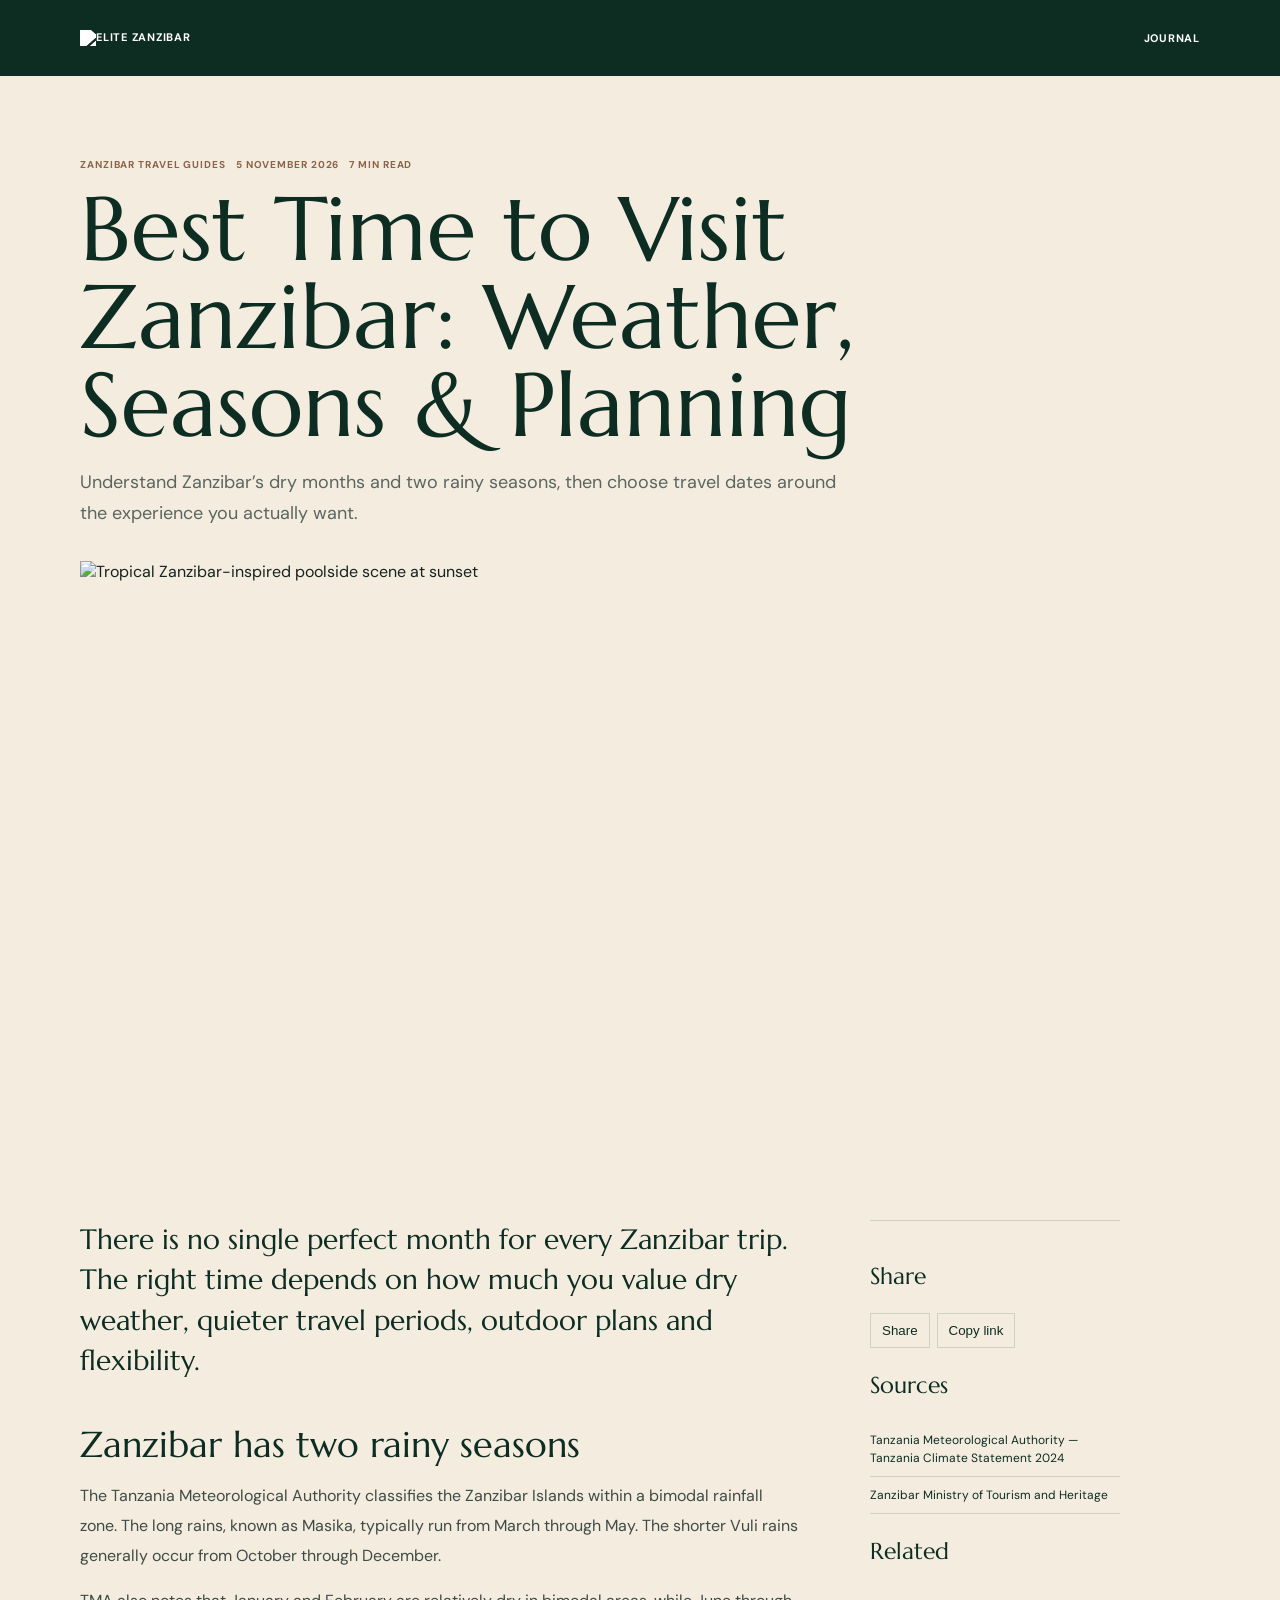
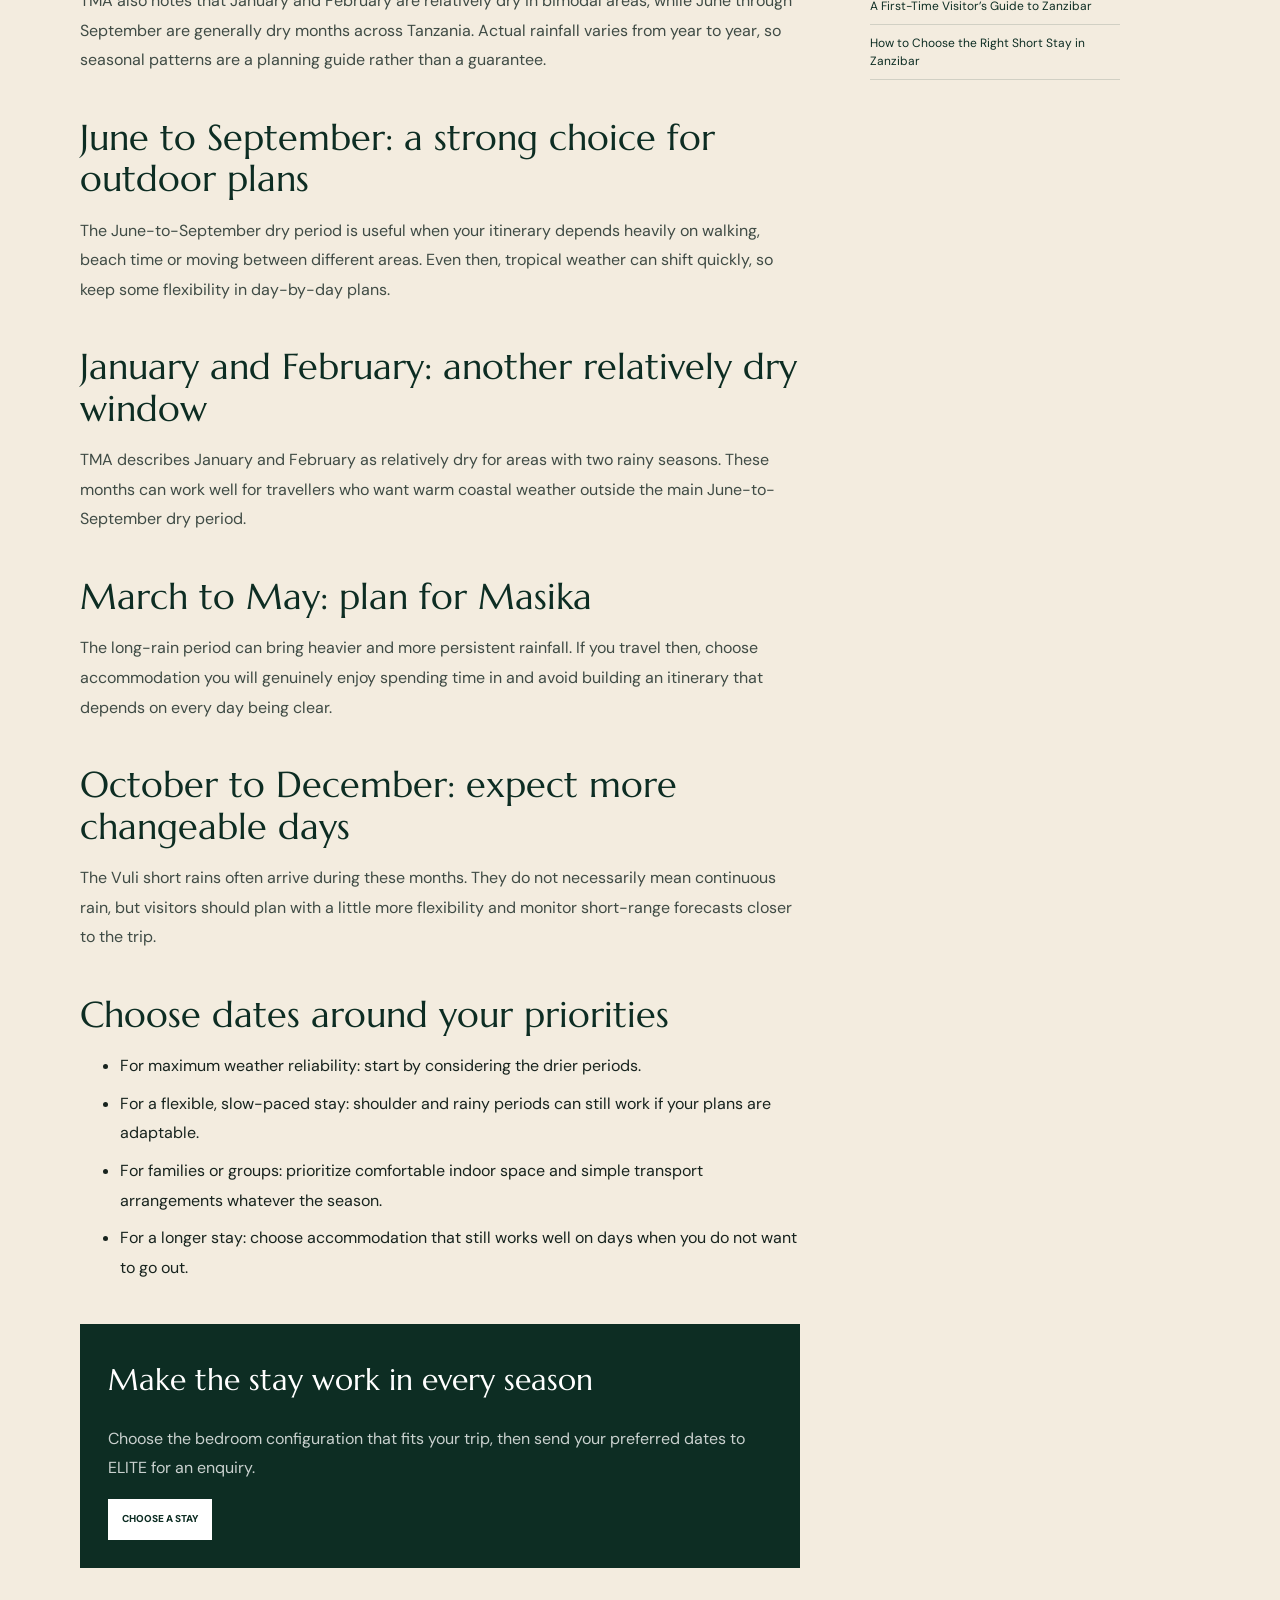
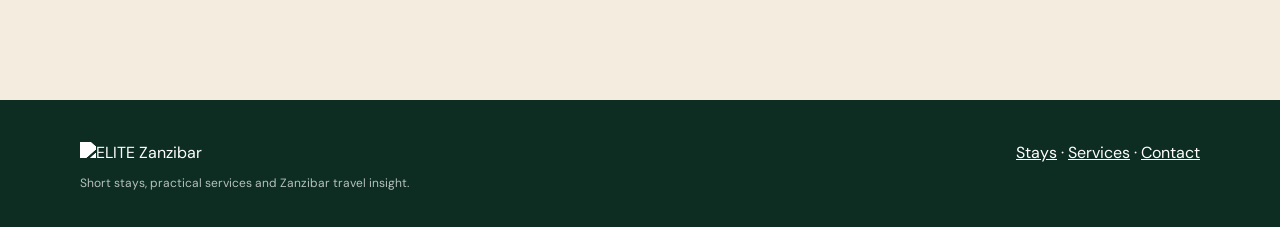
==== journal/best-time-to-visit-zanzibar/index.html @ 8e17765b "Add ELITE core website pages" ====
<!doctype html><html lang="en"><head><meta charset="utf-8"><meta name="viewport" content="width=device-width,initial-scale=1"><title>Best Time to Visit Zanzibar: Weather, Seasons &amp; Planning | ELITE Journal</title><meta name="description" content="When is the best time to visit Zanzibar? Understand the dry months, Masika and Vuli rainy seasons, and how to plan a comfortable island stay."><meta name="robots" content="index,follow,max-image-preview:large"><link id="canonicalLink" rel="canonical"><meta property="og:type" content="article"><meta property="og:title" content="Best Time to Visit Zanzibar: Weather, Seasons &amp; Planning"><meta property="og:description" content="When is the best time to visit Zanzibar? Understand the dry months, Masika and Vuli rainy seasons, and how to plan a comfortable island stay."><meta property="og:image" content="../../assets/elite-pool-sunset.webp"><link rel="preconnect" href="https://fonts.googleapis.com"><link rel="preconnect" href="https://fonts.gstatic.com" crossorigin><link href="https://fonts.googleapis.com/css2?family=DM+Sans:wght@400;500;600;700&family=Marcellus&display=swap" rel="stylesheet"><link rel="stylesheet" href="../../assets/article.css"><script type="application/ld+json">{"@context": "https://schema.org", "@type": "Article", "headline": "Best Time to Visit Zanzibar: Weather, Seasons & Planning", "description": "When is the best time to visit Zanzibar? Understand the dry months, Masika and Vuli rainy seasons, and how to plan a comfortable island stay.", "datePublished": "2026-11-05", "dateModified": "2026-11-05", "author": {"@type": "Organization", "name": "ELITE Journal"}, "publisher": {"@type": "Organization", "name": "ELITE"}, "image": "../../assets/elite-pool-sunset.webp"}</script></head><body><a class="skip" href="#article">Skip to article</a><header class="site-head"><div class="container nav"><a href="../../index.html"><img class="logo" src="../../assets/elite-logo.png" alt="ELITE Zanzibar"></a><a href="../../index.html?page=journal">Journal</a></div></header><main id="article"><section class="article-hero"><div class="container"><div class="article-meta"><span>Zanzibar Travel Guides</span><span>5 November 2026</span><span>7 min read</span></div><h1>Best Time to Visit Zanzibar: Weather, Seasons &amp; Planning</h1><p class="article-deck">Understand Zanzibar’s dry months and two rainy seasons, then choose travel dates around the experience you actually want.</p><div class="hero-image"><img src="../../assets/elite-pool-sunset.webp" alt="Tropical Zanzibar-inspired poolside scene at sunset" fetchpriority="high"></div></div></section><div class="container article-layout"><article class="article-body"><p class="lead">There is no single perfect month for every Zanzibar trip. The right time depends on how much you value dry weather, quieter travel periods, outdoor plans and flexibility.</p><h2>Zanzibar has two rainy seasons</h2><p>The Tanzania Meteorological Authority classifies the Zanzibar Islands within a bimodal rainfall zone. The long rains, known as Masika, typically run from March through May. The shorter Vuli rains generally occur from October through December.</p><p>TMA also notes that January and February are relatively dry in bimodal areas, while June through September are generally dry months across Tanzania. Actual rainfall varies from year to year, so seasonal patterns are a planning guide rather than a guarantee.</p><h2>June to September: a strong choice for outdoor plans</h2><p>The June-to-September dry period is useful when your itinerary depends heavily on walking, beach time or moving between different areas. Even then, tropical weather can shift quickly, so keep some flexibility in day-by-day plans.</p><h2>January and February: another relatively dry window</h2><p>TMA describes January and February as relatively dry for areas with two rainy seasons. These months can work well for travellers who want warm coastal weather outside the main June-to-September dry period.</p><h2>March to May: plan for Masika</h2><p>The long-rain period can bring heavier and more persistent rainfall. If you travel then, choose accommodation you will genuinely enjoy spending time in and avoid building an itinerary that depends on every day being clear.</p><h2>October to December: expect more changeable days</h2><p>The Vuli short rains often arrive during these months. They do not necessarily mean continuous rain, but visitors should plan with a little more flexibility and monitor short-range forecasts closer to the trip.</p><h2>Choose dates around your priorities</h2><ul><li>For maximum weather reliability: start by considering the drier periods.</li><li>For a flexible, slow-paced stay: shoulder and rainy periods can still work if your plans are adaptable.</li><li>For families or groups: prioritize comfortable indoor space and simple transport arrangements whatever the season.</li><li>For a longer stay: choose accommodation that still works well on days when you do not want to go out.</li></ul><div class="article-callout"><h3>Make the stay work in every season</h3><p>Choose the bedroom configuration that fits your trip, then send your preferred dates to ELITE for an enquiry.</p><a href="../../index.html?page=stays">Choose a stay</a></div></article><aside class="article-aside"><h3>Share</h3><div class="share"><button id="shareArticle" type="button">Share</button><button id="copyLink" type="button">Copy link</button></div><h3>Sources</h3><div class="source-list"><a href="https://www.meteo.go.tz/" target="_blank" rel="noopener noreferrer">Tanzania Meteorological Authority — Tanzania Climate Statement 2024</a><a href="https://utaliismz.go.tz/" target="_blank" rel="noopener noreferrer">Zanzibar Ministry of Tourism and Heritage</a></div><h3>Related</h3><div class="related-list"><a href="../first-time-visitor-guide-zanzibar/">A First-Time Visitor’s Guide to Zanzibar</a><a href="../choosing-short-stay-zanzibar/">How to Choose the Right Short Stay in Zanzibar</a></div></aside></div></main><footer class="article-footer"><div class="container footer-row"><div><img class="logo" src="../../assets/elite-logo.png" alt="ELITE Zanzibar"><p>Short stays, practical services and Zanzibar travel insight.</p></div><div><a href="../../index.html?page=stays">Stays</a> · <a href="../../index.html?page=services">Services</a> · <a href="../../index.html?page=contact">Contact</a></div></div></footer><script src="../../config/site-config.js"></script><script>const cfg=window.ELITE_CONFIG||{},rawBase=(cfg.brand?.siteUrl||''),base=rawBase.endsWith('/')?rawBase.slice(0,-1):rawBase;if(base)document.querySelector('#canonicalLink').href=base+'/journal/best-time-to-visit-zanzibar/';document.querySelector('#shareArticle').onclick=async()=>{const data={title:document.title,text:"Understand Zanzibar\u2019s dry months and two rainy seasons, then choose travel dates around the experience you actually want.",url:location.href};if(navigator.share){try{await navigator.share(data)}catch{}}else navigator.clipboard?.writeText(location.href)};document.querySelector('#copyLink').onclick=()=>navigator.clipboard?.writeText(location.href);</script></body></html>
---- assets/article.css ----
:root{--green:#0d2d23;--ivory:#f3ecdf;--cream:#fffaf3;--brown:#8a6348;--ink:#17231e;--muted:#5b665f;--line:rgba(13,45,35,.14)}*{box-sizing:border-box}html{scroll-behavior:smooth}body{margin:0;background:var(--ivory);color:var(--ink);font-family:'DM Sans',sans-serif}a{color:inherit}img{display:block;width:100%}.container{width:min(1120px,calc(100% - 34px));margin:auto}.site-head{background:var(--green);color:#fff}.nav{height:76px;display:flex;align-items:center;justify-content:space-between}.logo{width:150px;filter:brightness(0) invert(1)}.nav a{text-decoration:none;font-size:11px;text-transform:uppercase;letter-spacing:.07em;font-weight:700}.article-hero{padding:82px 0 44px}.article-meta{font-size:10px;text-transform:uppercase;letter-spacing:.09em;color:var(--brown);font-weight:700;display:flex;gap:10px;flex-wrap:wrap}.article-hero h1{font-family:'Marcellus',serif;font-size:clamp(48px,7vw,92px);font-weight:400;line-height:.98;color:var(--green);max-width:920px;margin:15px 0}.article-deck{font-size:18px;line-height:1.7;color:var(--muted);max-width:760px}.hero-image{margin-top:32px;aspect-ratio:16/8;overflow:hidden}.hero-image img{height:100%;object-fit:cover}.article-layout{display:grid;grid-template-columns:minmax(0,720px) 250px;gap:70px;padding:55px 0 90px}.article-body{font-size:16px;line-height:1.85}.article-body .lead{font-family:'Marcellus',serif;font-size:28px;line-height:1.45;color:var(--green);margin-top:0}.article-body h2{font-family:'Marcellus',serif;font-size:36px;font-weight:400;line-height:1.15;color:var(--green);margin:42px 0 12px}.article-body p{color:#3f4b45}.article-body li{margin:8px 0}.article-callout{margin:42px 0;padding:28px;background:var(--green);color:#fff}.article-callout h3{font-family:'Marcellus',serif;font-size:30px;font-weight:400;margin:0 0 8px}.article-callout p{color:rgba(255,255,255,.78)}.article-callout a{display:inline-flex;background:#fff;color:var(--green);padding:11px 14px;text-decoration:none;font-size:10px;text-transform:uppercase;font-weight:800}.article-aside{position:sticky;top:25px;height:max-content;border-top:1px solid var(--line);padding-top:18px}.article-aside h3{font-family:'Marcellus',serif;font-size:23px;font-weight:400;color:var(--green)}.source-list a,.related-list a{display:block;padding:9px 0;border-bottom:1px solid var(--line);font-size:12px;line-height:1.5;text-decoration:none;color:var(--green)}.share{display:flex;gap:7px;margin:20px 0}.share button{border:1px solid var(--line);background:transparent;color:var(--green);padding:9px 11px;cursor:pointer}.article-footer{background:var(--green);color:#fff;padding:42px 0 24px}.article-footer p{color:rgba(255,255,255,.7);font-size:12px}.footer-row{display:flex;justify-content:space-between;gap:20px;flex-wrap:wrap}.footer-row a{color:#fff}.skip{position:absolute;left:-999px}.skip:focus{left:10px;top:10px;background:#fff;color:var(--green);padding:8px;z-index:20}@media(max-width:800px){.article-layout{grid-template-columns:1fr;gap:30px}.article-aside{position:relative}.nav{height:68px}.logo{width:130px}}@media(max-width:520px){.article-hero{padding-top:58px}.article-hero h1{font-size:46px}.article-deck{font-size:16px}.hero-image{aspect-ratio:4/3}.article-layout{padding-top:35px}.article-body{font-size:15px}.article-body .lead{font-size:24px}.article-body h2{font-size:31px}}
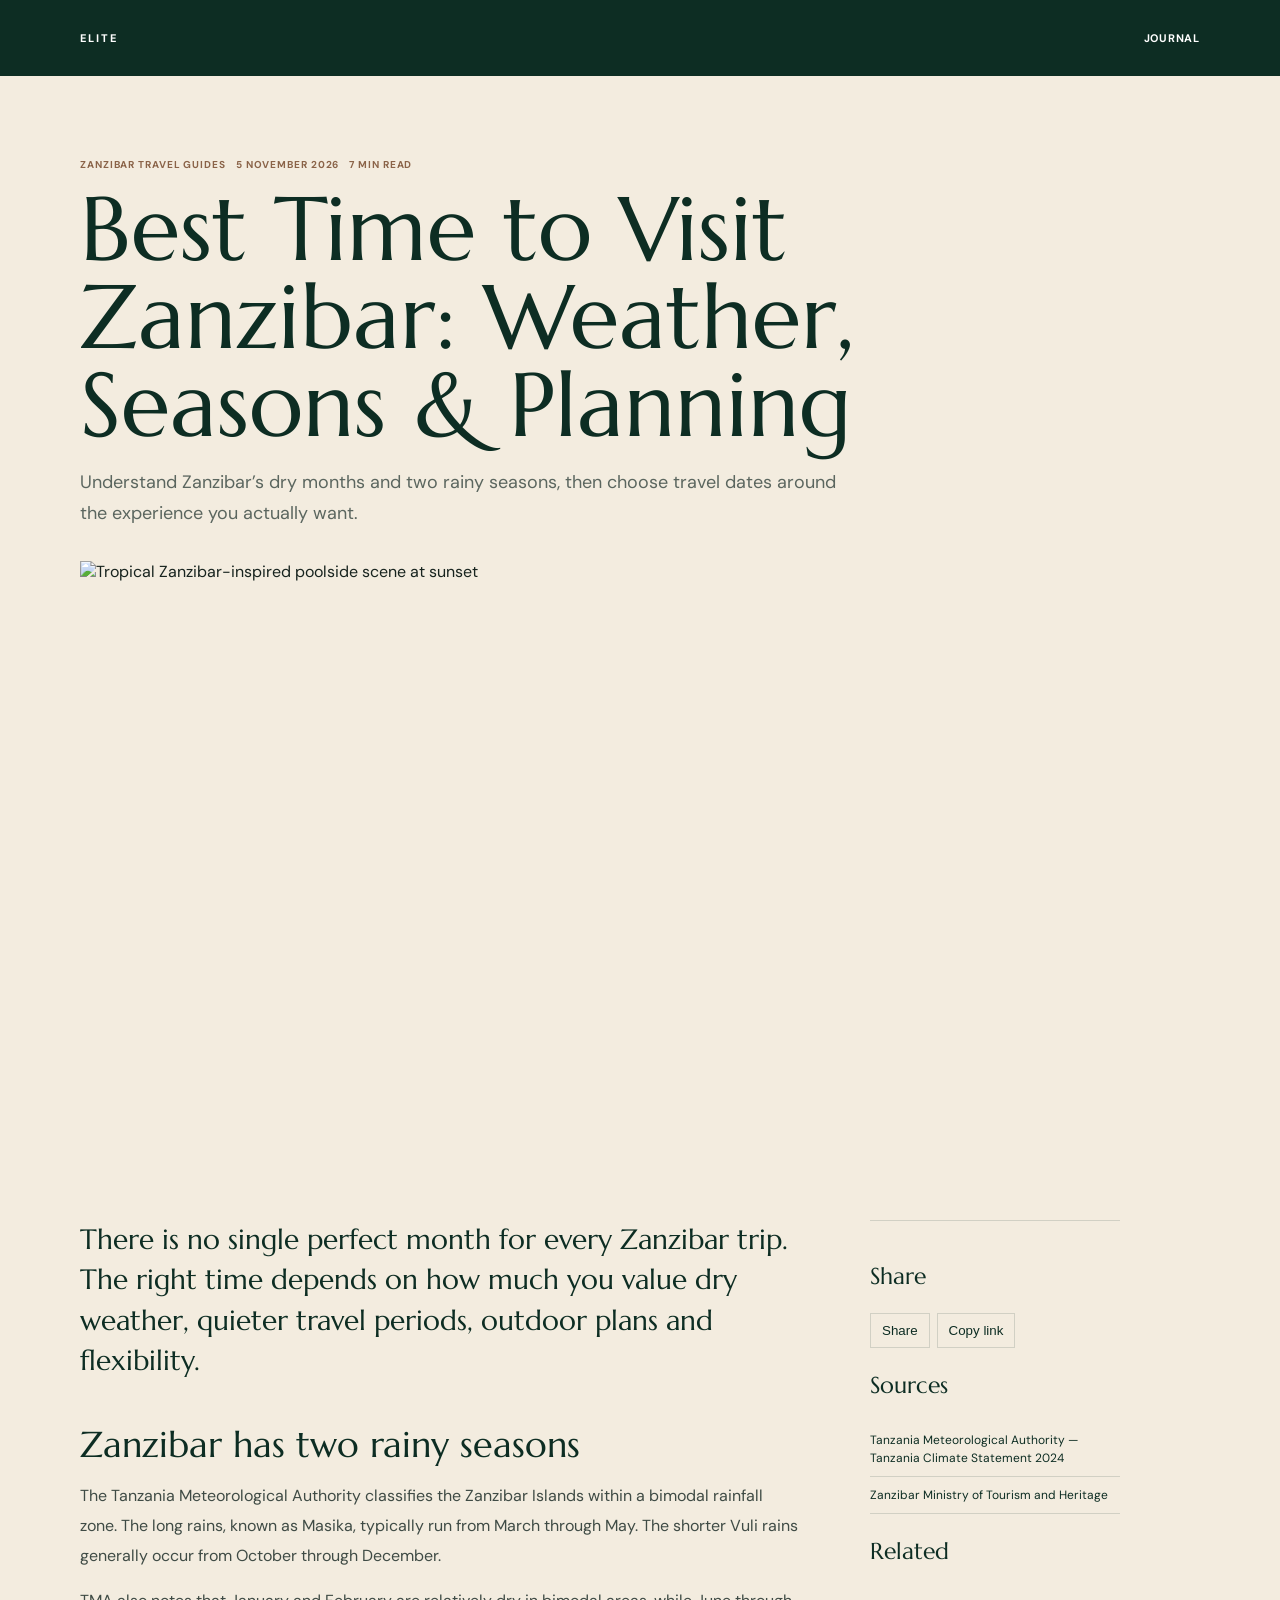
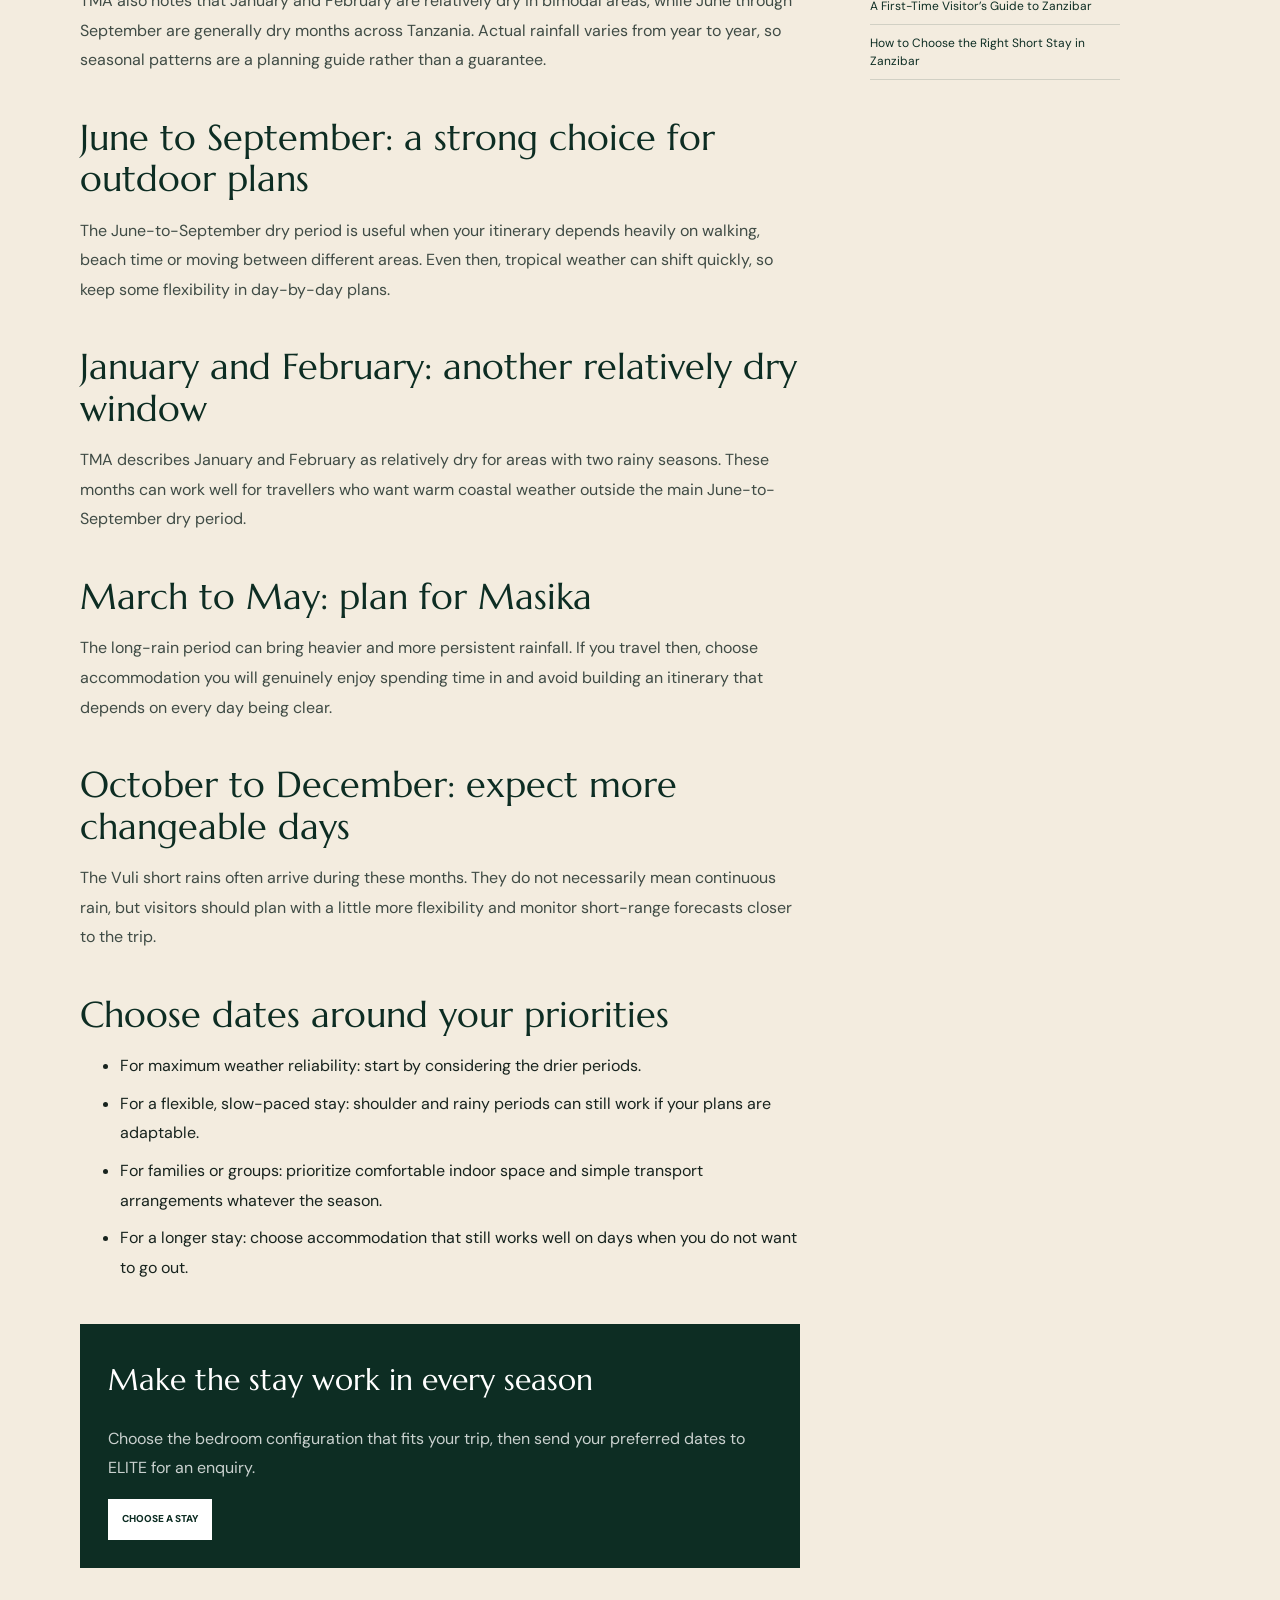
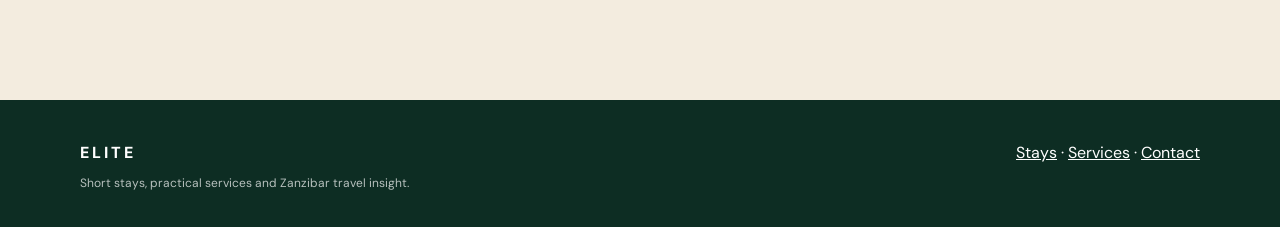
==== commit 720af5f0: "Fix ELITE journal assets for GitHub Pages" ====
--- a/journal/best-time-to-visit-zanzibar/index.html
+++ b/journal/best-time-to-visit-zanzibar/index.html
@@ -1 +1 @@
-<!doctype html><html lang="en"><head><meta charset="utf-8"><meta name="viewport" content="width=device-width,initial-scale=1"><title>Best Time to Visit Zanzibar: Weather, Seasons &amp; Planning | ELITE Journal</title><meta name="description" content="When is the best time to visit Zanzibar? Understand the dry months, Masika and Vuli rainy seasons, and how to plan a comfortable island stay."><meta name="robots" content="index,follow,max-image-preview:large"><link id="canonicalLink" rel="canonical"><meta property="og:type" content="article"><meta property="og:title" content="Best Time to Visit Zanzibar: Weather, Seasons &amp; Planning"><meta property="og:description" content="When is the best time to visit Zanzibar? Understand the dry months, Masika and Vuli rainy seasons, and how to plan a comfortable island stay."><meta property="og:image" content="../../assets/elite-pool-sunset.webp"><link rel="preconnect" href="https://fonts.googleapis.com"><link rel="preconnect" href="https://fonts.gstatic.com" crossorigin><link href="https://fonts.googleapis.com/css2?family=DM+Sans:wght@400;500;600;700&family=Marcellus&display=swap" rel="stylesheet"><link rel="stylesheet" href="../../assets/article.css"><script type="application/ld+json">{"@context": "https://schema.org", "@type": "Article", "headline": "Best Time to Visit Zanzibar: Weather, Seasons & Planning", "description": "When is the best time to visit Zanzibar? Understand the dry months, Masika and Vuli rainy seasons, and how to plan a comfortable island stay.", "datePublished": "2026-11-05", "dateModified": "2026-11-05", "author": {"@type": "Organization", "name": "ELITE Journal"}, "publisher": {"@type": "Organization", "name": "ELITE"}, "image": "../../assets/elite-pool-sunset.webp"}</script></head><body><a class="skip" href="#article">Skip to article</a><header class="site-head"><div class="container nav"><a href="../../index.html"><img class="logo" src="../../assets/elite-logo.png" alt="ELITE Zanzibar"></a><a href="../../index.html?page=journal">Journal</a></div></header><main id="article"><section class="article-hero"><div class="container"><div class="article-meta"><span>Zanzibar Travel Guides</span><span>5 November 2026</span><span>7 min read</span></div><h1>Best Time to Visit Zanzibar: Weather, Seasons &amp; Planning</h1><p class="article-deck">Understand Zanzibar’s dry months and two rainy seasons, then choose travel dates around the experience you actually want.</p><div class="hero-image"><img src="../../assets/elite-pool-sunset.webp" alt="Tropical Zanzibar-inspired poolside scene at sunset" fetchpriority="high"></div></div></section><div class="container article-layout"><article class="article-body"><p class="lead">There is no single perfect month for every Zanzibar trip. The right time depends on how much you value dry weather, quieter travel periods, outdoor plans and flexibility.</p><h2>Zanzibar has two rainy seasons</h2><p>The Tanzania Meteorological Authority classifies the Zanzibar Islands within a bimodal rainfall zone. The long rains, known as Masika, typically run from March through May. The shorter Vuli rains generally occur from October through December.</p><p>TMA also notes that January and February are relatively dry in bimodal areas, while June through September are generally dry months across Tanzania. Actual rainfall varies from year to year, so seasonal patterns are a planning guide rather than a guarantee.</p><h2>June to September: a strong choice for outdoor plans</h2><p>The June-to-September dry period is useful when your itinerary depends heavily on walking, beach time or moving between different areas. Even then, tropical weather can shift quickly, so keep some flexibility in day-by-day plans.</p><h2>January and February: another relatively dry window</h2><p>TMA describes January and February as relatively dry for areas with two rainy seasons. These months can work well for travellers who want warm coastal weather outside the main June-to-September dry period.</p><h2>March to May: plan for Masika</h2><p>The long-rain period can bring heavier and more persistent rainfall. If you travel then, choose accommodation you will genuinely enjoy spending time in and avoid building an itinerary that depends on every day being clear.</p><h2>October to December: expect more changeable days</h2><p>The Vuli short rains often arrive during these months. They do not necessarily mean continuous rain, but visitors should plan with a little more flexibility and monitor short-range forecasts closer to the trip.</p><h2>Choose dates around your priorities</h2><ul><li>For maximum weather reliability: start by considering the drier periods.</li><li>For a flexible, slow-paced stay: shoulder and rainy periods can still work if your plans are adaptable.</li><li>For families or groups: prioritize comfortable indoor space and simple transport arrangements whatever the season.</li><li>For a longer stay: choose accommodation that still works well on days when you do not want to go out.</li></ul><div class="article-callout"><h3>Make the stay work in every season</h3><p>Choose the bedroom configuration that fits your trip, then send your preferred dates to ELITE for an enquiry.</p><a href="../../index.html?page=stays">Choose a stay</a></div></article><aside class="article-aside"><h3>Share</h3><div class="share"><button id="shareArticle" type="button">Share</button><button id="copyLink" type="button">Copy link</button></div><h3>Sources</h3><div class="source-list"><a href="https://www.meteo.go.tz/" target="_blank" rel="noopener noreferrer">Tanzania Meteorological Authority — Tanzania Climate Statement 2024</a><a href="https://utaliismz.go.tz/" target="_blank" rel="noopener noreferrer">Zanzibar Ministry of Tourism and Heritage</a></div><h3>Related</h3><div class="related-list"><a href="../first-time-visitor-guide-zanzibar/">A First-Time Visitor’s Guide to Zanzibar</a><a href="../choosing-short-stay-zanzibar/">How to Choose the Right Short Stay in Zanzibar</a></div></aside></div></main><footer class="article-footer"><div class="container footer-row"><div><img class="logo" src="../../assets/elite-logo.png" alt="ELITE Zanzibar"><p>Short stays, practical services and Zanzibar travel insight.</p></div><div><a href="../../index.html?page=stays">Stays</a> · <a href="../../index.html?page=services">Services</a> · <a href="../../index.html?page=contact">Contact</a></div></div></footer><script src="../../config/site-config.js"></script><script>const cfg=window.ELITE_CONFIG||{},rawBase=(cfg.brand?.siteUrl||''),base=rawBase.endsWith('/')?rawBase.slice(0,-1):rawBase;if(base)document.querySelector('#canonicalLink').href=base+'/journal/best-time-to-visit-zanzibar/';document.querySelector('#shareArticle').onclick=async()=>{const data={title:document.title,text:"Understand Zanzibar\u2019s dry months and two rainy seasons, then choose travel dates around the experience you actually want.",url:location.href};if(navigator.share){try{await navigator.share(data)}catch{}}else navigator.clipboard?.writeText(location.href)};document.querySelector('#copyLink').onclick=()=>navigator.clipboard?.writeText(location.href);</script></body></html>+<!doctype html><html lang="en"><head><meta charset="utf-8"><meta name="viewport" content="width=device-width,initial-scale=1"><title>Best Time to Visit Zanzibar: Weather, Seasons &amp; Planning | ELITE Journal</title><meta name="description" content="When is the best time to visit Zanzibar? Understand the dry months, Masika and Vuli rainy seasons, and how to plan a comfortable island stay."><meta name="robots" content="index,follow,max-image-preview:large"><link id="canonicalLink" rel="canonical"><meta property="og:type" content="article"><meta property="og:title" content="Best Time to Visit Zanzibar: Weather, Seasons &amp; Planning"><meta property="og:description" content="When is the best time to visit Zanzibar? Understand the dry months, Masika and Vuli rainy seasons, and how to plan a comfortable island stay."><meta property="og:image" content="https://images.pexels.com/photos/261169/pexels-photo-261169.jpeg?auto=compress&cs=tinysrgb&w=1600"><link rel="preconnect" href="https://fonts.googleapis.com"><link rel="preconnect" href="https://fonts.gstatic.com" crossorigin><link href="https://fonts.googleapis.com/css2?family=DM+Sans:wght@400;500;600;700&family=Marcellus&display=swap" rel="stylesheet"><link rel="stylesheet" href="../../assets/article.css"><script type="application/ld+json">{"@context": "https://schema.org", "@type": "Article", "headline": "Best Time to Visit Zanzibar: Weather, Seasons & Planning", "description": "When is the best time to visit Zanzibar? Understand the dry months, Masika and Vuli rainy seasons, and how to plan a comfortable island stay.", "datePublished": "2026-11-05", "dateModified": "2026-11-05", "author": {"@type": "Organization", "name": "ELITE Journal"}, "publisher": {"@type": "Organization", "name": "ELITE"}, "image": "https://images.pexels.com/photos/261169/pexels-photo-261169.jpeg?auto=compress&cs=tinysrgb&w=1600"}</script></head><body><a class="skip" href="#article">Skip to article</a><header class="site-head"><div class="container nav"><a href="../../index.html"><span style="font-weight:800;letter-spacing:.18em">ELITE</span></a><a href="../../index.html?page=journal">Journal</a></div></header><main id="article"><section class="article-hero"><div class="container"><div class="article-meta"><span>Zanzibar Travel Guides</span><span>5 November 2026</span><span>7 min read</span></div><h1>Best Time to Visit Zanzibar: Weather, Seasons &amp; Planning</h1><p class="article-deck">Understand Zanzibar’s dry months and two rainy seasons, then choose travel dates around the experience you actually want.</p><div class="hero-image"><img src="https://images.pexels.com/photos/261169/pexels-photo-261169.jpeg?auto=compress&cs=tinysrgb&w=1600" alt="Tropical Zanzibar-inspired poolside scene at sunset" fetchpriority="high"></div></div></section><div class="container article-layout"><article class="article-body"><p class="lead">There is no single perfect month for every Zanzibar trip. The right time depends on how much you value dry weather, quieter travel periods, outdoor plans and flexibility.</p><h2>Zanzibar has two rainy seasons</h2><p>The Tanzania Meteorological Authority classifies the Zanzibar Islands within a bimodal rainfall zone. The long rains, known as Masika, typically run from March through May. The shorter Vuli rains generally occur from October through December.</p><p>TMA also notes that January and February are relatively dry in bimodal areas, while June through September are generally dry months across Tanzania. Actual rainfall varies from year to year, so seasonal patterns are a planning guide rather than a guarantee.</p><h2>June to September: a strong choice for outdoor plans</h2><p>The June-to-September dry period is useful when your itinerary depends heavily on walking, beach time or moving between different areas. Even then, tropical weather can shift quickly, so keep some flexibility in day-by-day plans.</p><h2>January and February: another relatively dry window</h2><p>TMA describes January and February as relatively dry for areas with two rainy seasons. These months can work well for travellers who want warm coastal weather outside the main June-to-September dry period.</p><h2>March to May: plan for Masika</h2><p>The long-rain period can bring heavier and more persistent rainfall. If you travel then, choose accommodation you will genuinely enjoy spending time in and avoid building an itinerary that depends on every day being clear.</p><h2>October to December: expect more changeable days</h2><p>The Vuli short rains often arrive during these months. They do not necessarily mean continuous rain, but visitors should plan with a little more flexibility and monitor short-range forecasts closer to the trip.</p><h2>Choose dates around your priorities</h2><ul><li>For maximum weather reliability: start by considering the drier periods.</li><li>For a flexible, slow-paced stay: shoulder and rainy periods can still work if your plans are adaptable.</li><li>For families or groups: prioritize comfortable indoor space and simple transport arrangements whatever the season.</li><li>For a longer stay: choose accommodation that still works well on days when you do not want to go out.</li></ul><div class="article-callout"><h3>Make the stay work in every season</h3><p>Choose the bedroom configuration that fits your trip, then send your preferred dates to ELITE for an enquiry.</p><a href="../../index.html?page=stays">Choose a stay</a></div></article><aside class="article-aside"><h3>Share</h3><div class="share"><button id="shareArticle" type="button">Share</button><button id="copyLink" type="button">Copy link</button></div><h3>Sources</h3><div class="source-list"><a href="https://www.meteo.go.tz/" target="_blank" rel="noopener noreferrer">Tanzania Meteorological Authority — Tanzania Climate Statement 2024</a><a href="https://utaliismz.go.tz/" target="_blank" rel="noopener noreferrer">Zanzibar Ministry of Tourism and Heritage</a></div><h3>Related</h3><div class="related-list"><a href="../first-time-visitor-guide-zanzibar/">A First-Time Visitor’s Guide to Zanzibar</a><a href="../choosing-short-stay-zanzibar/">How to Choose the Right Short Stay in Zanzibar</a></div></aside></div></main><footer class="article-footer"><div class="container footer-row"><div><span style="font-weight:800;letter-spacing:.18em">ELITE</span><p>Short stays, practical services and Zanzibar travel insight.</p></div><div><a href="../../index.html?page=stays">Stays</a> · <a href="../../index.html?page=services">Services</a> · <a href="../../index.html?page=contact">Contact</a></div></div></footer><script src="../../config/site-config.js"></script><script>const cfg=window.ELITE_CONFIG||{},rawBase=(cfg.brand?.siteUrl||''),base=rawBase.endsWith('/')?rawBase.slice(0,-1):rawBase;if(base)document.querySelector('#canonicalLink').href=base+'/journal/best-time-to-visit-zanzibar/';document.querySelector('#shareArticle').onclick=async()=>{const data={title:document.title,text:"Understand Zanzibar\u2019s dry months and two rainy seasons, then choose travel dates around the experience you actually want.",url:location.href};if(navigator.share){try{await navigator.share(data)}catch{}}else navigator.clipboard?.writeText(location.href)};document.querySelector('#copyLink').onclick=()=>navigator.clipboard?.writeText(location.href);</script></body></html>
